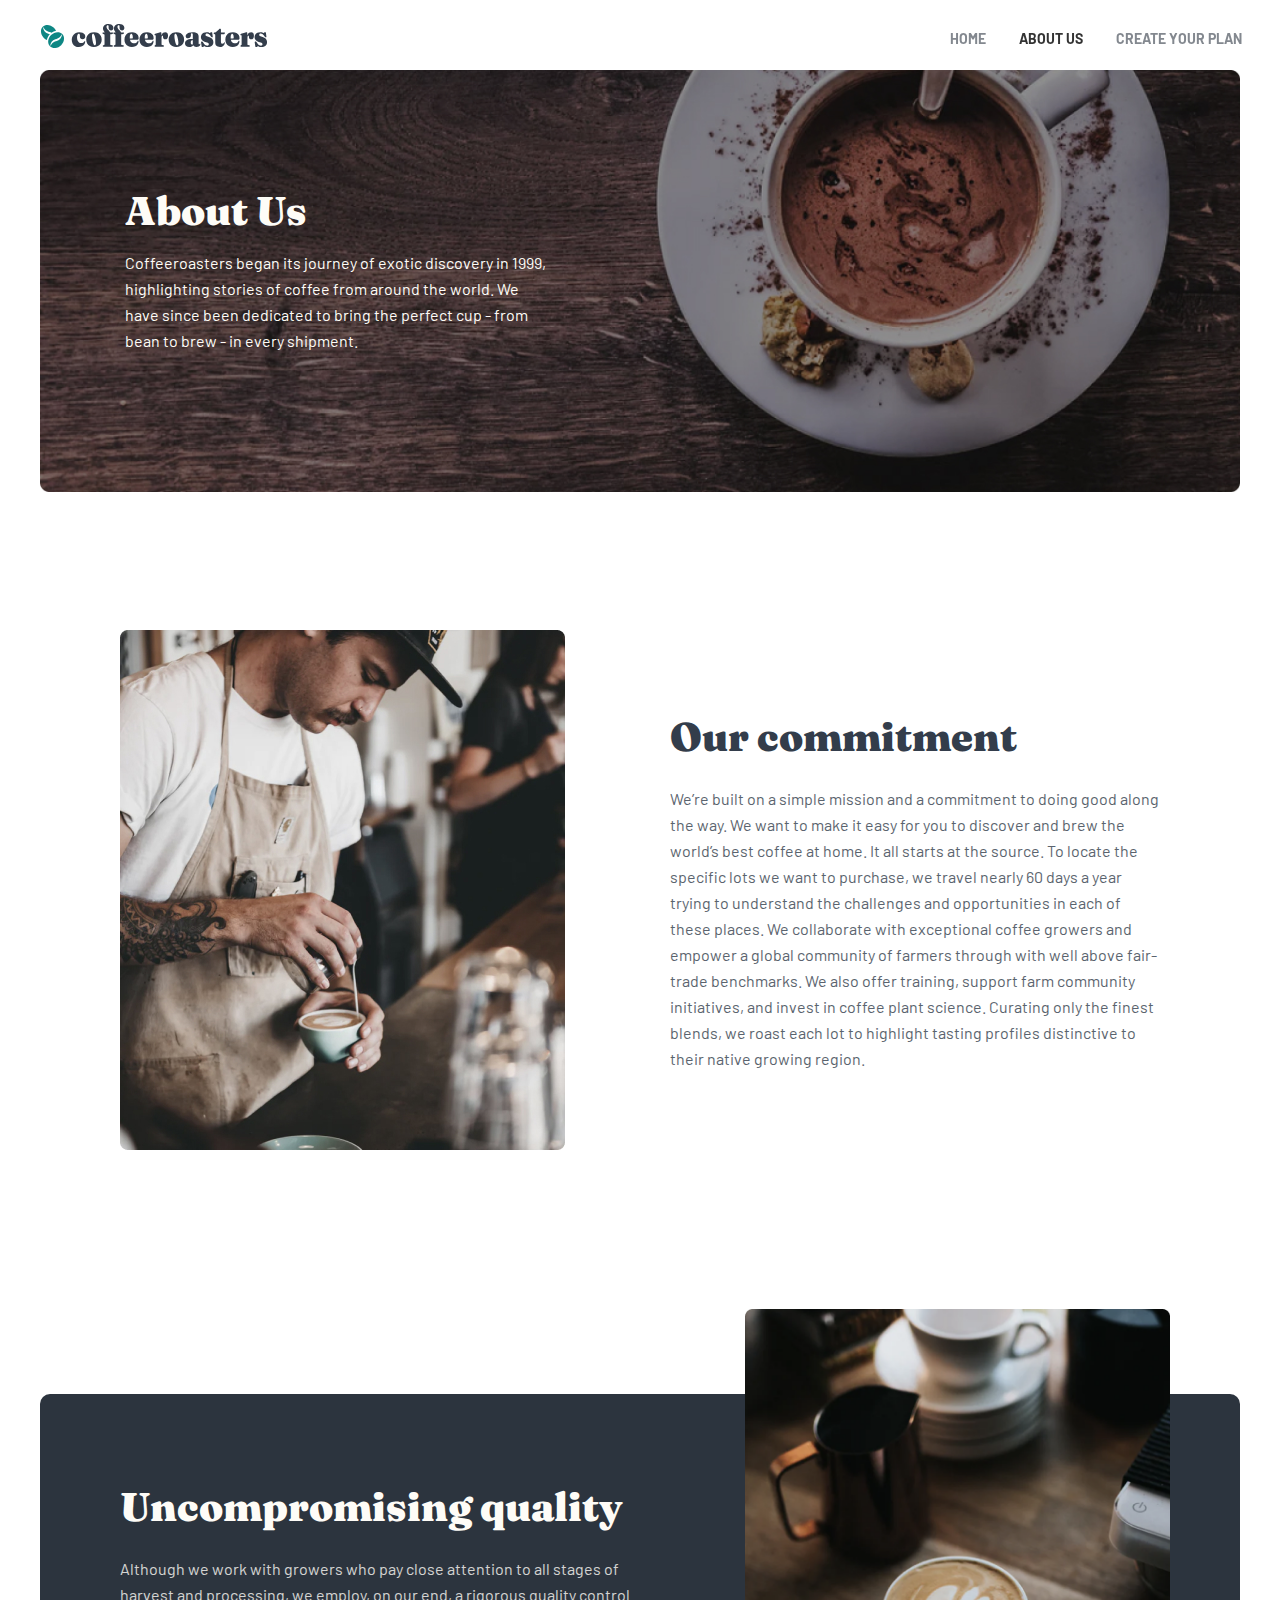
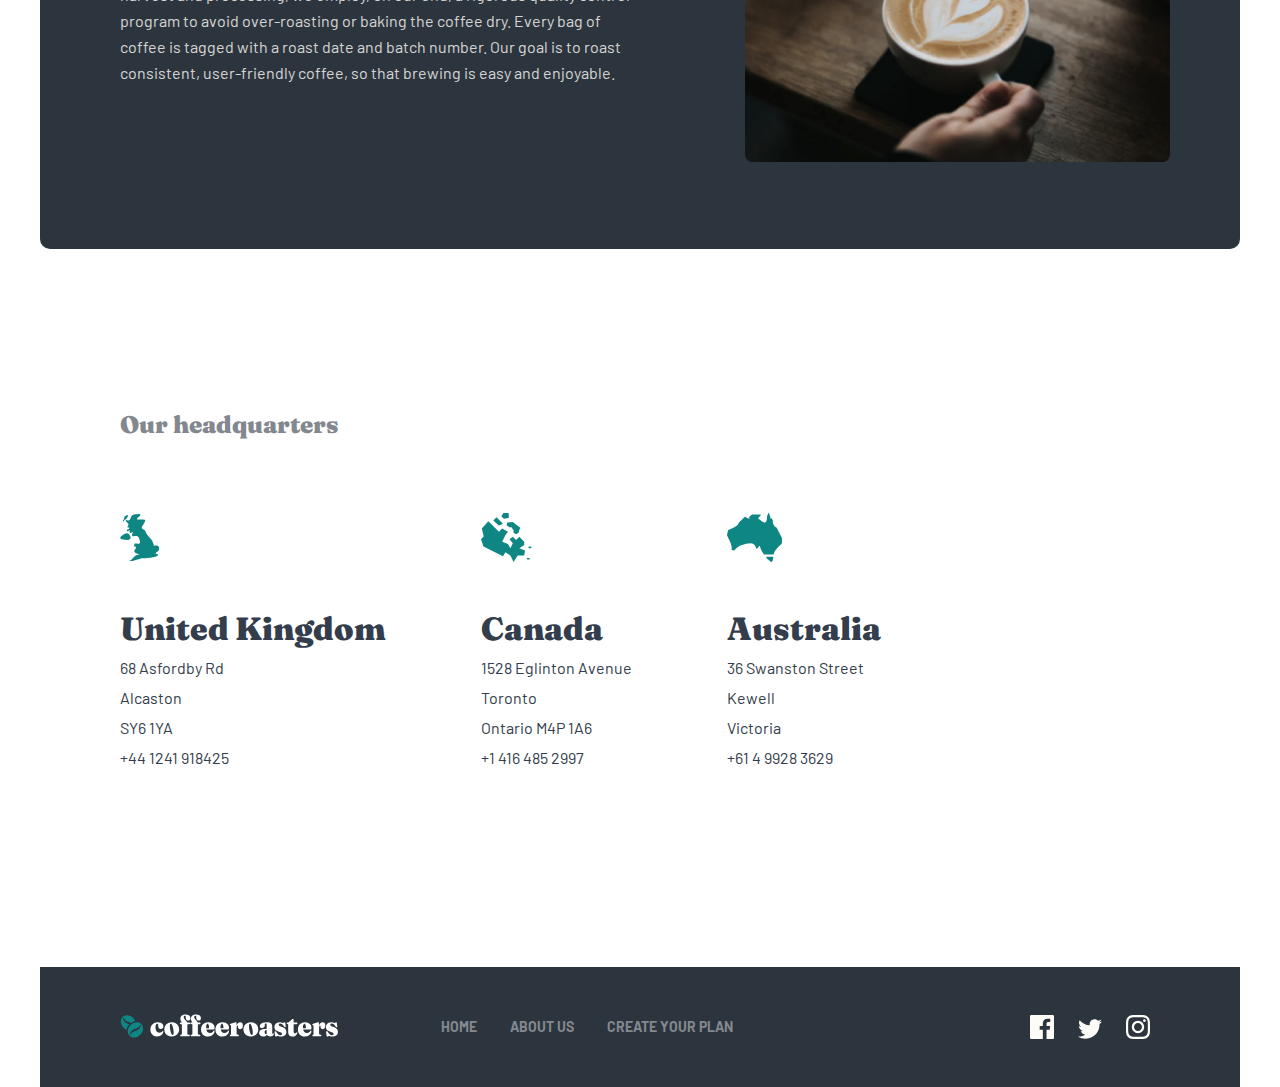
==== about-us.html @ 24603af2 "first commit" ====
<!DOCTYPE html>
<html lang="en">
  <head>
    <meta charset="UTF-8" />
    <meta http-equiv="X-UA-Compatible" content="IE=edge" />
    <meta name="viewport" content="width=device-width, initial-scale=1.0" />
    <title>About Us</title>
    <link rel="stylesheet" href="./css/about-us.css" />
    <link rel="preconnect" href="https://fonts.googleapis.com" />
    <link rel="preconnect" href="https://fonts.gstatic.com" crossorigin />
    <link
      href="https://fonts.googleapis.com/css2?family=Barlow:wght@300;400;500;700&family=Fraunces:opsz,wght@9..144,900&display=swap"
      rel="stylesheet"
    />
  </head>
  <body>
    <!-- Header -->
    <header class="header">
      <div class="container">
        <div class="roaster-header">
          <div class="logo">
            <h1 class="logo__heading">
              <a href="index.html" class="logo__link">
                <img
                  src="./images/logo.svg"
                  alt="Coffee roasters logo"
                  class="logo__img"
                  height="26px"
                />
              </a>
            </h1>
          </div>
          <nav class="nav">
            <ul class="nav__list">
              <li class="nav__item">
                <a href="index.html" class="nav__link"> HOME </a>
              </li>
              <li class="nav__item">
                <a href="about-us.html" class="nav__link_active"> ABOUT US </a>
              </li>
              <li class="nav__item">
                <a href="subscribe.html" class="nav__link">
                  CREATE YOUR PLAN
                </a>
              </li>
            </ul>
          </nav>
        </div>
      </div>
    </header>
    <!-- /Header -->

    <!-- Main -->

    <main class="main">
      <!-- About section -->
      <section class="about_section">
        <div class="container">
          <div class="about">
            <h2 class="about__title">About Us</h2>
            <p class="about__description">
              Coffeeroasters began its journey of exotic discovery in 1999,
              highlighting stories of coffee from around the world. We have
              since been dedicated to bring the perfect cup - from bean to brew
              - in every shipment.
            </p>
          </div>
        </div>
      </section>
      <!-- /About section -->

      <!-- commitment section -->
      <section class="commitment_section">
        <div class="container">
          <div class="commitment">
            <div class="commitment__thumb thumb-commitment">
              <img
                src="./images/commitment.jpg"
                alt="barmen"
                class="thumb-commitment__img"
                width="445px"
              />
            </div>
            <div class="commitment__info info-commitment">
              <h2 class="info-commitment__title">Our commitment</h2>
              <p class="info-commitment__description">
                We’re built on a simple mission and a commitment to doing good
                along the way. We want to make it easy for you to discover and
                brew the world’s best coffee at home. It all starts at the
                source. To locate the specific lots we want to purchase, we
                travel nearly 60 days a year trying to understand the challenges
                and opportunities in each of these places. We collaborate with
                exceptional coffee growers and empower a global community of
                farmers through with well above fair-trade benchmarks. We also
                offer training, support farm community initiatives, and invest
                in coffee plant science. Curating only the finest blends, we
                roast each lot to highlight tasting profiles distinctive to
                their native growing region.
              </p>
            </div>
          </div>
        </div>
      </section>
      <!-- /commitment section -->

      <!-- Quality section -->
      <section class="quality_section">
        <div class="container">
          <div class="quality">
            <div class="quality-text">
              <h2 class="quality-text__title">Uncompromising quality</h2>
              <p class="quality-text__description">
                Although we work with growers who pay close attention to all
                stages of harvest and processing, we employ, on our end, a
                rigorous quality control program to avoid over-roasting or
                baking the coffee dry. Every bag of coffee is tagged with a
                roast date and batch number. Our goal is to roast consistent,
                user-friendly coffee, so that brewing is easy and enjoyable.
              </p>
            </div>
            <div class="quality__thumb"></div>
          </div>
        </div>
      </section>
      <!-- /Quality section -->

      <!-- Headquarters section -->
      <section class="headquarters_section">
        <div class="container">
          <div class="headquarters">
            <div class="headquarters-title">
              <h2 class="headquarters__title">Our headquarters</h2>
            </div>
            <div class="headquarter-countries">
              <div class="headquarter-country">
                <div class="headquarter-country__pic pic-country">
                  <img
                    src="./images/united-kingdom.svg"
                    alt="united kingdom map"
                    height="49px"
                    class="pic-country__img"
                  />
                </div>
                <div class="headquarter-country__info info-country">
                  <h2 class="info-country__heading">United Kingdom</h2>
                  <ul class="info-country__address">
                    <li>68 Asfordby Rd</li>
                    <li>Alcaston</li>
                    <li>SY6 1YA</li>
                    <li>+44 1241 918425</li>
                  </ul>
                </div>
              </div>
              <div class="headquarter-country">
                <div class="headquarter-country__pic pic-country">
                  <img
                    src="./images/Canada.svg"
                    alt="Canada map"
                    height="49px"
                    class="pic-country__img"
                  />
                </div>
                <div class="headquarter-country__info info-country">
                  <h2 class="info-country__heading">Canada</h2>
                  <ul class="info-country__address">
                    <li>1528 Eglinton Avenue</li>
                    <li>Toronto</li>
                    <li>Ontario M4P 1A6</li>
                    <li>+1 416 485 2997</li>
                  </ul>
                </div>
              </div>
              <div class="headquarter-country">
                <div class="headquarter-country__pic pic-country">
                  <img
                    src="./images/australia.svg"
                    alt="australia map"
                    height="49px"
                    class="pic-country__img"
                  />
                </div>
                <div class="headquarter-country__info info-country">
                  <h2 class="info-country__heading">Australia</h2>
                  <ul class="info-country__address">
                    <li>36 Swanston Street</li>
                    <li>Kewell</li>
                    <li>Victoria</li>
                    <li>+61 4 9928 3629</li>
                  </ul>
                </div>
              </div>
            </div>
          </div>
        </div>
      </section>
      <!-- /Headquarters section -->
    </main>
    <!-- /Main -->

    <!-- Footer -->
    <footer class="footer">
      <div class="container">
        <div class="footer-block">
          <div class="footer-block__navigation">
            <h1 class="footer-logo">
              <a href="index.html" class="footer-logo__link">
                <img
                  src="./images/footer-logo.svg"
                  alt="coffe roasters logo"
                  class="footer-logo__img"
                  height="24px"
                />
              </a>
            </h1>
            <nav class="footer-nav">
              <ul class="footer-nav__list">
                <li class="footer-nav__item">
                  <a href="index.html" class="footer-nav__link"> HOME </a>
                </li>
                <li class="footer-nav__item">
                  <a href="about-us.html" class="footer-nav__link">
                    ABOUT US
                  </a>
                </li>
                <li class="footer-nav__item">
                  <a href="subscribe.html" class="footer-nav__link">
                    CREATE YOUR PLAN
                  </a>
                </li>
              </ul>
            </nav>
          </div>
          <div class="social-icons">
            <a href="#" class="social-icons__link">
              <img
                src="./images/facebook.svg"
                alt="facebook icon"
                width="24px"
                class="social-icons__img"
              />
            </a>
            <a href="#" class="social-icons__link">
              <img
                src="./images/twitter.svg"
                alt="facebook icon"
                width="24px"
                class="social-icons__img"
              />
            </a>
            <a href="#" class="social-icons__link">
              <img
                src="./images/instagram.svg"
                alt="facebook icon"
                width="24px"
                class="social-icons__img"
              />
            </a>
          </div>
        </div>
      </div>
    </footer>
    <!-- /Footer -->
  </body>
</html>
---- css/about-us.css ----
* {
  margin: 0;
  padding: 0;
  box-sizing: border-box;
}

.container {
  margin: 0 auto;
  max-width: 1200px;
}

.visually-hidden {
  position: absolute;
  width: 1px;
  height: 1px;
  margin: -1px;
  padding: 0;
  overflow: hidden;
  border: 0;
  clip: rect(0 0 0 0);
}

.roaster-header {
  display: flex;
  justify-content: space-between;
  align-items: center;
  z-index: 5;
  top: 0;
  gap: 682px;
  position: fixed;
  background-color: #fff;
  padding-top: 20px;
}
.roaster-header .nav__list {
  list-style-type: none;
  display: flex;
  gap: 33px;
}
.roaster-header .nav__list .nav__link {
  text-decoration: none;
  color: #83888F;
  font-family: "Barlow";
  font-weight: 700;
  font-size: 14px;
  line-height: 15px;
  transition: 0.5s ease;
}
.roaster-header .nav__list .nav__link_active {
  text-decoration: none;
  font-family: "Barlow";
  font-weight: 700;
  font-size: 14px;
  line-height: 15px;
  transition: 0.5s ease;
  color: #333;
}
.roaster-header .nav__list .nav__link:hover {
  color: #333;
}

.about {
  background-image: url(../images/aboutus_img.jpg);
  background-repeat: no-repeat;
  background-size: contain;
  width: 1200px;
  height: 560px;
  margin-top: 70px;
  padding: 117px 85px 0;
  padding-right: 690px;
}
.about__title {
  font-family: "Fraunces", serif;
  font-style: normal;
  font-weight: 900;
  font-size: 40px;
  line-height: 48px;
  color: #FEFCF7;
}
.about__description {
  margin-top: 15px;
  font-family: "Barlow";
  font-style: normal;
  font-weight: 400;
  font-size: 16px;
  line-height: 26px;
  color: #FEFCF7;
}

.commitment {
  display: flex;
  align-items: center;
  gap: 105px;
  padding: 0 80px;
}
.commitment .info-commitment__title {
  font-family: "Fraunces", serif;
  font-weight: 900;
  font-size: 40px;
  line-height: 48px;
  color: #333D4B;
}
.commitment .info-commitment__description {
  font-family: "Barlow";
  margin-top: 25px;
  font-style: normal;
  font-weight: 400;
  font-size: 16px;
  line-height: 26px;
  color: #333D4B;
  opacity: 0.8;
}

.quality {
  width: 1200px;
  height: 455px;
  background-color: #2C343E;
  border-radius: 10px;
  margin-top: 240px;
  padding: 88px 600px 0 80px;
  display: flex;
  position: relative;
}
.quality .quality-text__title {
  font-family: "Fraunces", serif;
  font-style: normal;
  font-weight: 900;
  font-size: 40px;
  color: #FEFCF7;
}
.quality .quality-text__description {
  font-family: "Barlow";
  font-style: normal;
  font-weight: 400;
  font-size: 16px;
  margin-top: 25px;
  line-height: 26px;
  color: #FEFCF7;
  opacity: 0.8;
}
.quality .quality__thumb {
  background-image: url(../images/quality-img.png);
  width: 425px;
  height: 464px;
  background-repeat: no-repeat;
  background-size: contain;
  position: absolute;
  top: -85px;
  left: 705px;
}

.headquarters {
  margin-top: 160px;
  padding-left: 80px;
}
.headquarters__title {
  font-family: "Fraunces", serif;
  font-style: normal;
  font-weight: 900;
  font-size: 24px;
  line-height: 32px;
  color: #83888F;
  margin-bottom: 72px;
}
.headquarters .headquarter-countries {
  display: flex;
  gap: 95px;
  align-items: flex-end;
}
.headquarters .headquarter-countries .info-country__heading {
  font-family: "Fraunces", serif;
  font-style: normal;
  font-weight: 900;
  font-size: 32px;
  line-height: 36px;
  color: #333D4B;
  margin-top: 45px;
}
.headquarters .headquarter-countries .info-country__address {
  list-style: none;
}
.headquarters .headquarter-countries .info-country__address li {
  font-family: "Barlow";
  font-style: normal;
  font-weight: 400;
  font-size: 16px;
  line-height: 18px;
  color: #333D4B;
  margin-top: 12px;
}

.footer-block {
  background-color: #2C343E;
  width: 100%;
  padding: 0 80px;
  height: 120px;
  display: flex;
  align-items: center;
  justify-content: space-between;
  margin-top: 200px;
}
.footer-block .footer-block__navigation {
  height: 120px;
  display: flex;
  align-items: center;
  gap: 103px;
}
.footer-block .footer-block__navigation .footer-nav__list {
  list-style-type: none;
  display: flex;
  gap: 33px;
}
.footer-block .footer-block__navigation .footer-nav__list .footer-nav__link {
  text-decoration: none;
  color: #83888F;
  font-family: "Barlow";
  font-weight: 700;
  font-size: 14px;
  line-height: 15px;
  transition: 0.5s ease;
}
.footer-block .footer-block__navigation .footer-nav__list .footer-nav__link:hover {
  color: #FEFCF7;
}
.footer-block .social-icons__link {
  display: inline-flex;
  align-items: center;
  margin: 10px;
}/*# sourceMappingURL=about-us.css.map */
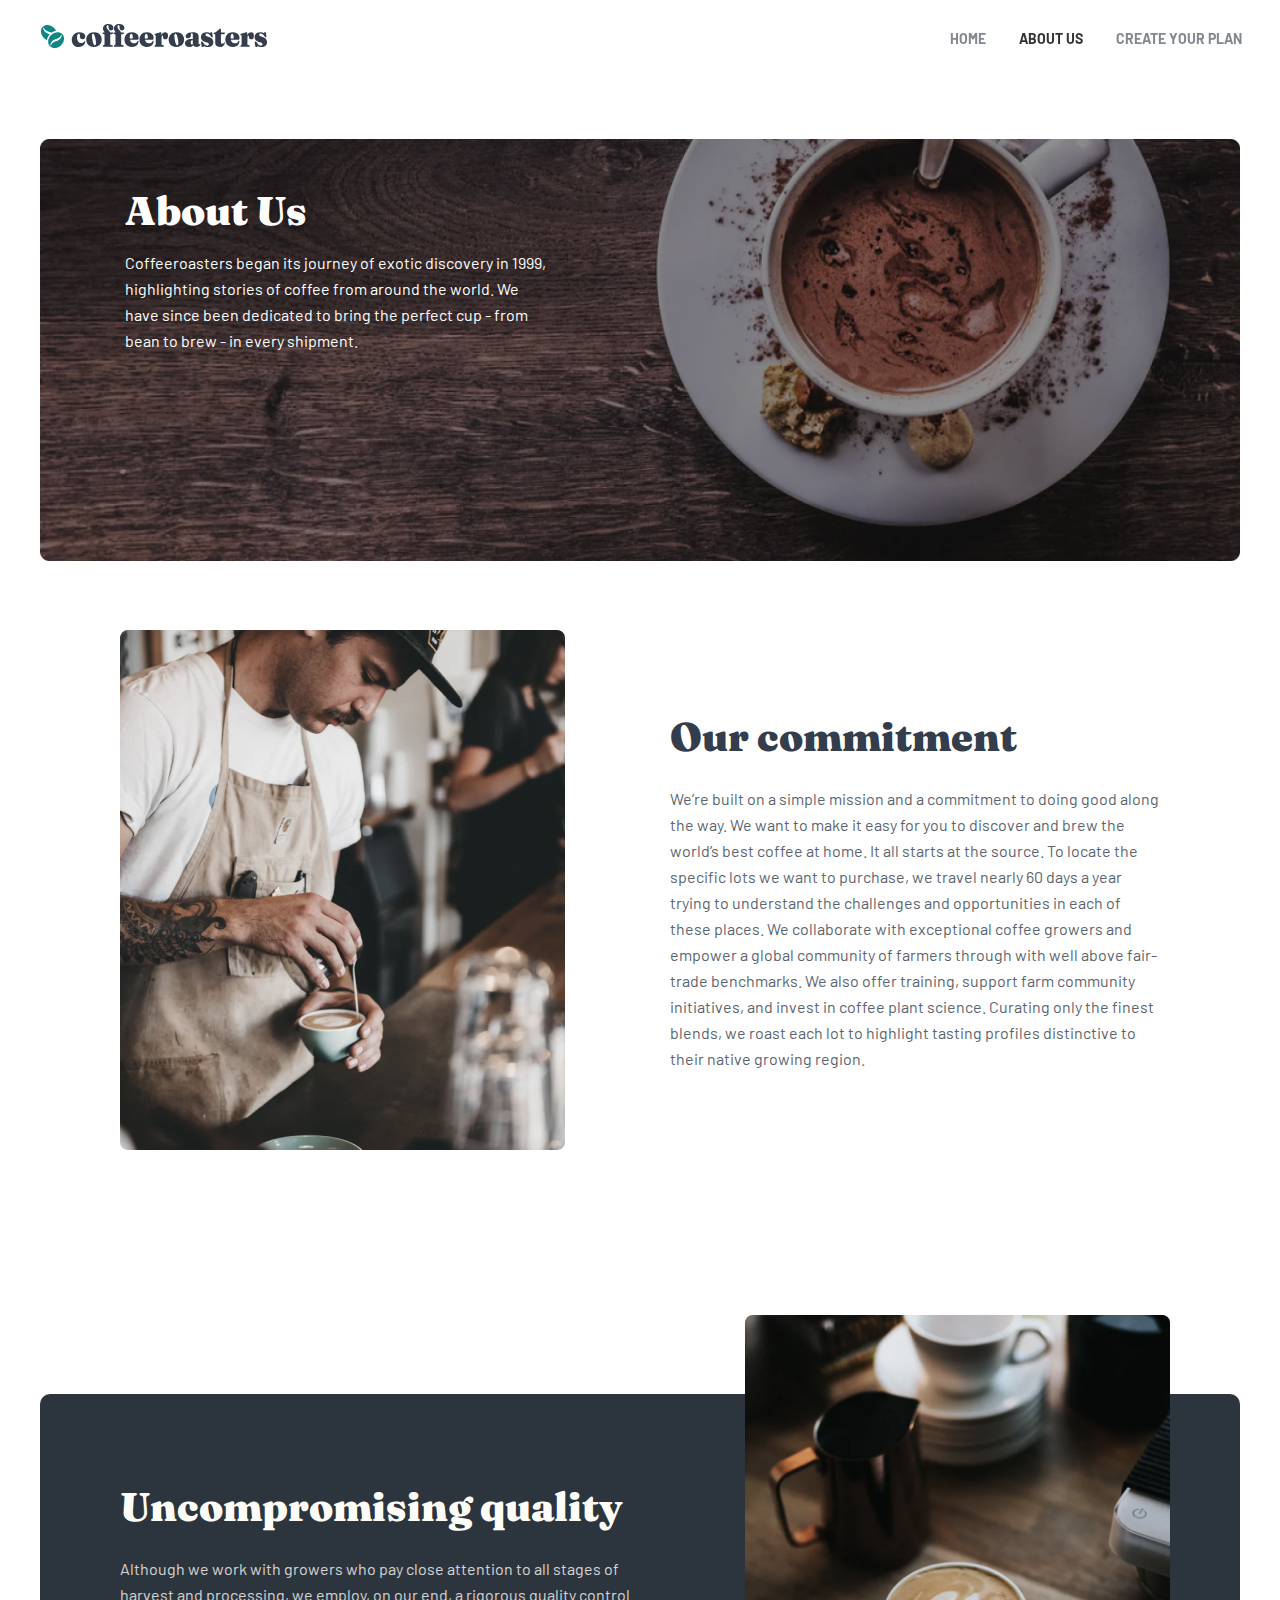
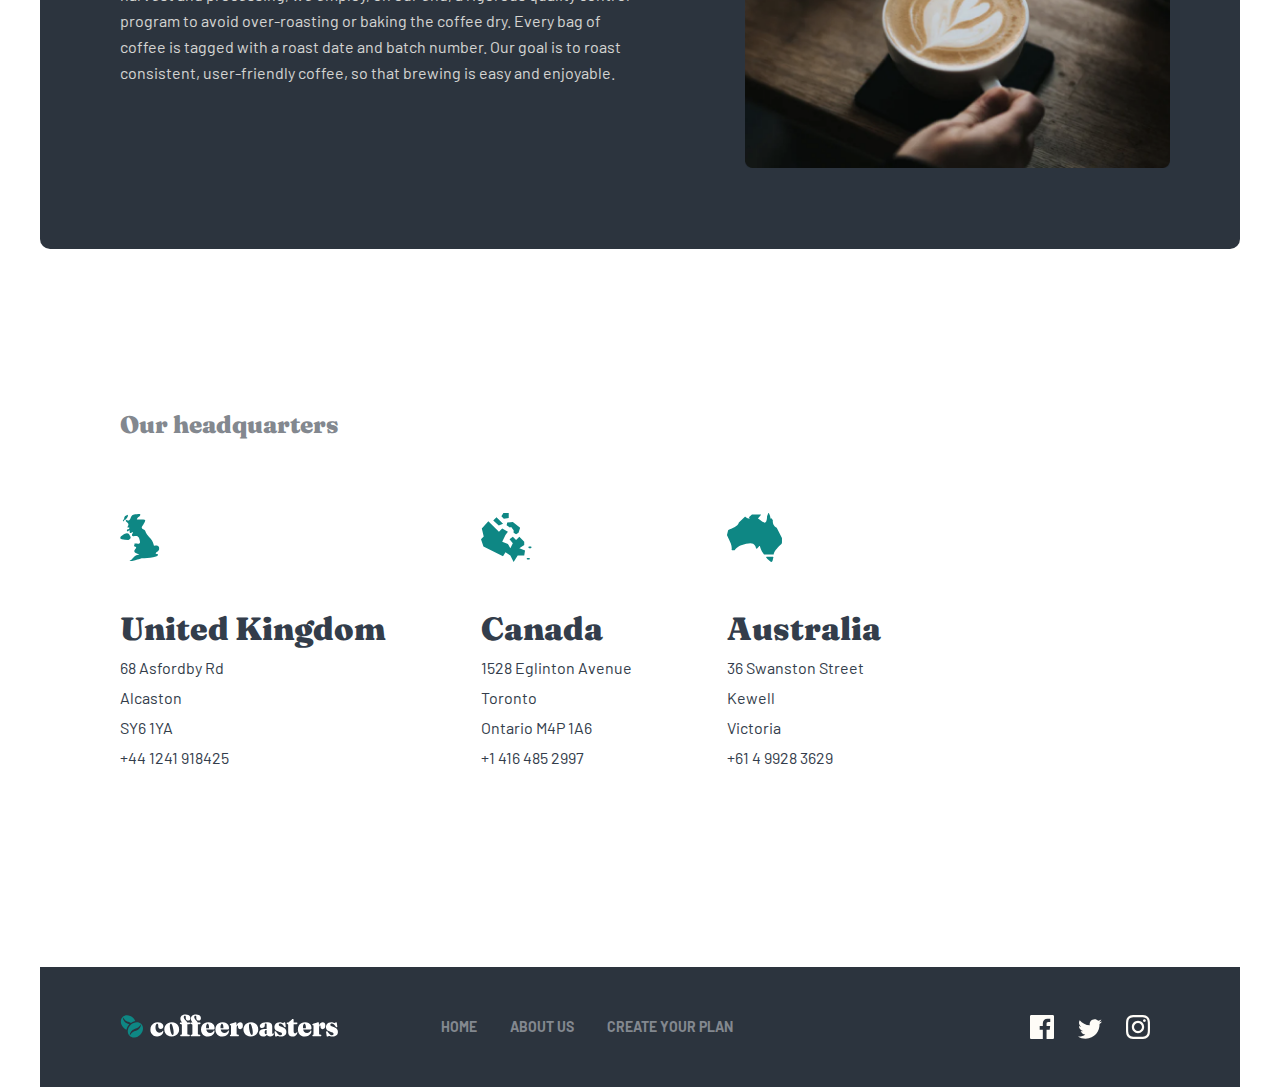
==== commit 1fc1263b: "Update" ====
--- a/about-us.html
+++ b/about-us.html
@@ -5,7 +5,7 @@
     <meta http-equiv="X-UA-Compatible" content="IE=edge" />
     <meta name="viewport" content="width=device-width, initial-scale=1.0" />
     <title>About Us</title>
-    <link rel="stylesheet" href="./css/about-us.css" />
+    <link rel="stylesheet" href="./css/main.css" />
     <link rel="preconnect" href="https://fonts.googleapis.com" />
     <link rel="preconnect" href="https://fonts.gstatic.com" crossorigin />
     <link
--- a/css/main.css
+++ b/css/main.css
@@ -0,0 +1,702 @@
+* {
+  margin: 0;
+  padding: 0;
+  box-sizing: border-box;
+}
+
+html {
+  scroll-behavior: smooth;
+}
+
+.container {
+  margin: 0 auto;
+  max-width: 1200px;
+}
+
+.visually-hidden {
+  position: absolute;
+  width: 1px;
+  height: 1px;
+  margin: -1px;
+  padding: 0;
+  overflow: hidden;
+  border: 0;
+  clip: rect(0 0 0 0);
+}
+
+.main-btn {
+  display: inline-block;
+  padding: 15px 30px;
+  background-color: #0E8784;
+  color: #fff;
+  text-decoration: none;
+  letter-spacing: 1px;
+  font-weight: 900;
+  font-size: 18px;
+  border-radius: 6px;
+  font-family: "Fraunces", serif;
+  margin-top: 56px;
+  border: none;
+  outline: none;
+  transition: 0.5s ease;
+}
+
+.main-btn:hover {
+  background-color: #0E8784;
+}
+
+.main-btn:focus {
+  background-color: #66D2CF;
+}
+
+.main-btn:active {
+  background-color: #66D2CF;
+}
+
+.roaster-header {
+  display: flex;
+  align-items: center;
+  z-index: 5;
+  top: 0;
+  gap: 682px;
+  position: fixed;
+  background-color: #fff;
+  padding-top: 20px;
+}
+.roaster-header .nav__list {
+  list-style-type: none;
+  display: flex;
+  gap: 33px;
+}
+.roaster-header .nav__list .nav__link {
+  text-decoration: none;
+  color: #83888F;
+  font-family: "Barlow";
+  font-weight: 700;
+  font-size: 14px;
+  line-height: 15px;
+  transition: 0.5s ease;
+}
+.roaster-header .nav__list .nav__link_active {
+  text-decoration: none;
+  font-family: "Barlow";
+  font-weight: 700;
+  font-size: 14px;
+  line-height: 15px;
+  transition: 0.5s ease;
+  color: #333;
+}
+.roaster-header .nav__list .nav__link:hover {
+  color: #333;
+}
+
+.bitmap {
+  margin-top: 100px;
+}
+.bitmap .bitmap__image {
+  background: url(../images/Bitmap_img.jpg) no-repeat center;
+  max-width: 1200px;
+  height: 564px;
+  background-size: contain;
+  padding: 117px 660px 0 86px;
+}
+.bitmap .bitmap__image .bitmap__title {
+  font-family: "Fraunces", serif;
+  color: #fff;
+  font-weight: 900;
+  font-size: 72px;
+  line-height: 72px;
+}
+.bitmap .bitmap__image .bitmap__description {
+  font-family: "Barlow";
+  color: #fff;
+  font-weight: 400;
+  font-size: 16px;
+  max-width: 410px;
+  margin-top: 30px;
+}
+
+.collection {
+  position: relative;
+  padding: 248px 85px 0;
+}
+.collection .collection-types {
+  display: flex;
+  position: relative;
+  z-index: 2;
+  justify-content: space-between;
+}
+.collection .collection-types .collection-types__pocket {
+  width: 253px;
+  cursor: pointer;
+}
+.collection .collection-types .collection-types__pocket .type-info__heading {
+  font-family: "Fraunces", serif;
+  font-weight: 900;
+  font-size: 24px;
+  text-align: center;
+  color: #333D4B;
+}
+.collection .collection-types .collection-types__pocket .type-info__description {
+  font-family: "Barlow";
+  font-weight: 400;
+  font-size: 16px;
+  text-align: center;
+  color: #333D4B;
+  line-height: 26px;
+  margin-top: 24px;
+}
+.collection .collection-heading__text {
+  position: absolute;
+  font-size: 170px;
+  opacity: 0.5;
+  text-align: center;
+  background: -webkit-linear-gradient(#333 0%, #eee 100%);
+  -webkit-background-clip: text;
+  -webkit-text-fill-color: transparent;
+  font-weight: 900;
+  font-family: "Fraunces", serif;
+  top: 130px;
+  left: 100px;
+}
+
+.choosing {
+  margin-top: 200px;
+}
+.choosing .choose-block {
+  width: 1200px;
+  height: 550px;
+  border-radius: 10px;
+  background-color: #2C343E;
+  position: relative;
+}
+.choosing .choose-block .choose-block__info {
+  padding: 100px 340px 0;
+}
+.choosing .choose-block .choose-block__info .info-block__heading {
+  font-family: "Fraunces", serif;
+  font-weight: 900;
+  font-size: 40px;
+  text-align: center;
+  color: #fff;
+}
+.choosing .choose-block .choose-block__info .info-block__description {
+  margin-top: 32px;
+  font-family: "Barlow";
+  font-weight: 400;
+  font-size: 16px;
+  line-height: 26px;
+  text-align: center;
+  color: #fff;
+  opacity: 0.8;
+}
+.choosing .choose-cards {
+  display: flex;
+  gap: 30px;
+  justify-content: center;
+  position: absolute;
+  top: 320px;
+  left: 60px;
+}
+.choosing .choose-cards .choose-card {
+  padding: 72px 48px 0;
+  width: 340px;
+  height: 370px;
+  background-color: #0E8784;
+  border-radius: 8px;
+  display: flex;
+  flex-direction: column;
+  align-items: center;
+  cursor: pointer;
+  transition: 0.3s ease;
+}
+.choosing .choose-cards .choose-card .info-card__title {
+  margin-top: 56px;
+  font-family: "Fraunces", serif;
+  font-weight: 900;
+  font-size: 24px;
+  text-align: center;
+  color: #fff;
+}
+.choosing .choose-cards .choose-card .info-card__description {
+  margin-top: 24px;
+  font-family: "Barlow";
+  font-weight: 400;
+  font-size: 16px;
+  line-height: 26px;
+  text-align: center;
+  color: #fff;
+}
+.choosing .choose-cards .choose-card:hover {
+  background-color: #0b5f5e;
+}
+
+.prepare {
+  margin-top: 430px;
+  padding: 0 85px;
+}
+.prepare .alone .alone__title {
+  font-family: "Fraunces", serif;
+  font-weight: 900;
+  font-size: 24px;
+  color: #83888F;
+}
+.prepare .decoration {
+  display: inline-flex;
+  align-items: center;
+  margin-top: 95px;
+}
+.prepare .decoration .decoration__ring {
+  display: inline-block;
+  width: 30px;
+  height: 30px;
+  border: 2px solid #0E8784;
+  border-radius: 50%;
+}
+.prepare .decoration .decoration__line {
+  display: inline-block;
+  width: 350px;
+  height: 2px;
+  background-color: #FDD6BA;
+}
+.prepare .prepare-methods {
+  display: flex;
+  justify-content: space-between;
+}
+.prepare .prepare-methods .method {
+  width: 285px;
+  margin-top: 65px;
+  cursor: pointer;
+}
+.prepare .prepare-methods .method .method__number {
+  font-family: "Fraunces", serif;
+  font-weight: 900;
+  font-size: 72px;
+  line-height: 72px;
+  color: #FDD6BA;
+}
+.prepare .prepare-methods .method .method__title {
+  font-family: "Fraunces", serif;
+  font-weight: 900;
+  padding-right: 70px;
+  font-size: 32px;
+  line-height: 36px;
+  color: #333D4B;
+  margin-top: 38px;
+}
+.prepare .prepare-methods .method .method__description {
+  font-family: "Barlow", sans-serif;
+  font-weight: 400;
+  font-size: 16px;
+  line-height: 26px;
+  color: #333D4B;
+  margin-top: 38px;
+}
+
+.footer-block {
+  background-color: #2C343E;
+  width: 100%;
+  padding: 0 80px;
+  height: 120px;
+  display: flex;
+  align-items: center;
+  justify-content: space-between;
+  margin-top: 200px;
+}
+.footer-block .footer-block__navigation {
+  height: 120px;
+  display: flex;
+  align-items: center;
+  gap: 103px;
+}
+.footer-block .footer-block__navigation .footer-nav__list {
+  list-style-type: none;
+  display: flex;
+  gap: 33px;
+}
+.footer-block .footer-block__navigation .footer-nav__list .footer-nav__link {
+  text-decoration: none;
+  color: #83888F;
+  font-family: "Barlow";
+  font-weight: 700;
+  font-size: 14px;
+  line-height: 15px;
+  transition: 0.5s ease;
+}
+.footer-block .footer-block__navigation .footer-nav__list .footer-nav__link:hover {
+  color: #FFF;
+}
+.footer-block .social-icons__link {
+  display: inline-flex;
+  align-items: center;
+  margin: 10px;
+}
+
+.about {
+  background: url(../images/aboutus_img.jpg) no-repeat center;
+  background-size: contain;
+  max-width: 1200px;
+  height: 560px;
+  margin-top: 70px;
+  padding: 117px 690px 0 85px;
+}
+.about__title {
+  font-family: "Fraunces", serif;
+  font-weight: 900;
+  font-size: 40px;
+  line-height: 48px;
+  color: #FFF;
+}
+.about__description {
+  margin-top: 15px;
+  font-family: "Barlow";
+  font-weight: 400;
+  font-size: 16px;
+  line-height: 26px;
+  color: #FFF;
+}
+
+.commitment {
+  display: flex;
+  align-items: center;
+  gap: 105px;
+  padding: 0 80px;
+}
+.commitment .info-commitment__title {
+  font-family: "Fraunces", serif;
+  font-weight: 900;
+  font-size: 40px;
+  line-height: 48px;
+  color: #333D4B;
+}
+.commitment .info-commitment__description {
+  font-family: "Barlow";
+  margin-top: 25px;
+  font-weight: 400;
+  font-size: 16px;
+  line-height: 26px;
+  color: #333D4B;
+  opacity: 0.8;
+}
+
+.quality {
+  width: 1200px;
+  height: 455px;
+  background-color: #2C343E;
+  border-radius: 10px;
+  margin-top: 240px;
+  padding: 88px 600px 0 80px;
+  display: flex;
+  position: relative;
+}
+.quality .quality-text__title {
+  font-family: "Fraunces", serif;
+  font-weight: 900;
+  font-size: 40px;
+  color: #FEFCF7;
+}
+.quality .quality-text__description {
+  font-family: "Barlow";
+  font-weight: 400;
+  font-size: 16px;
+  margin-top: 25px;
+  line-height: 26px;
+  color: #FEFCF7;
+  opacity: 0.8;
+}
+.quality .quality__thumb {
+  background: url(../images/quality-img.png) no-repeat center;
+  width: 425px;
+  height: 464px;
+  background-size: contain;
+  position: absolute;
+  top: -85px;
+  left: 705px;
+}
+
+.headquarters {
+  margin-top: 160px;
+  padding-left: 80px;
+}
+.headquarters__title {
+  font-family: "Fraunces", serif;
+  font-weight: 900;
+  font-size: 24px;
+  line-height: 32px;
+  color: #83888F;
+  margin-bottom: 72px;
+}
+.headquarters .headquarter-countries {
+  display: flex;
+  gap: 95px;
+  align-items: flex-end;
+}
+.headquarters .headquarter-countries .info-country__heading {
+  font-family: "Fraunces", serif;
+  font-weight: 900;
+  font-size: 32px;
+  line-height: 36px;
+  color: #333D4B;
+  margin-top: 45px;
+}
+.headquarters .headquarter-countries .info-country__address {
+  list-style: none;
+}
+.headquarters .headquarter-countries .info-country__address li {
+  font-family: "Barlow";
+  font-weight: 400;
+  font-size: 16px;
+  line-height: 18px;
+  color: #333D4B;
+  margin-top: 12px;
+}
+
+.create-plan {
+  margin-top: 75px;
+  background: url(../images/create-plan.jpg) no-repeat center;
+  background-size: contain;
+  max-width: 1200px;
+  height: 425px;
+  padding: 134px 0 0 85px;
+}
+.create-plan .create-plan__pic .create-plan__title {
+  font-family: "Fraunces", serif;
+  color: #FFF;
+  font-weight: 900;
+  font-size: 66px;
+}
+.create-plan .create-plan__pic .create-plan__description {
+  font-family: "Barlow";
+  font-weight: 400;
+  font-size: 16px;
+  line-height: 26px;
+  color: #FFF;
+  margin-top: 30px;
+  padding-right: 680px;
+}
+
+.prepare-block {
+  margin-top: 170px;
+  width: 1200px;
+  height: 640px;
+  background: #2C343E;
+  border-radius: 10px;
+  padding: 90px 85px 0;
+}
+.prepare-block .decoration {
+  display: flex;
+  gap: 345px;
+  position: relative;
+}
+.prepare-block .decoration .decoration__ring {
+  display: inline-block;
+  width: 30px;
+  height: 30px;
+  border: 2px solid #0E8784;
+  border-radius: 50%;
+  z-index: 2;
+}
+.prepare-block .decoration .decoration__line {
+  position: absolute;
+  top: 15px;
+  left: 15px;
+  z-index: 1;
+  display: inline-block;
+  width: 750px;
+  height: 2px;
+  background-color: #FDD6BA;
+}
+.prepare-block .prepare__info .prepare-methods {
+  display: flex;
+  justify-content: space-between;
+}
+.prepare-block .prepare__info .prepare-methods .method {
+  width: 265px;
+  margin-top: 65px;
+  cursor: pointer;
+}
+.prepare-block .prepare__info .prepare-methods .method .method__number {
+  font-family: "Fraunces", serif;
+  font-weight: 900;
+  font-size: 72px;
+  line-height: 72px;
+  color: #FDD6BA;
+}
+.prepare-block .prepare__info .prepare-methods .method .method__title {
+  font-family: "Fraunces", serif;
+  font-weight: 900;
+  padding-right: 90px;
+  font-size: 26px;
+  line-height: 36px;
+  color: #FFF;
+  margin-top: 38px;
+}
+.prepare-block .prepare__info .prepare-methods .method .method__description {
+  font-family: "Barlow", sans-serif;
+  font-weight: 400;
+  font-size: 15px;
+  line-height: 26px;
+  color: #FFF;
+  margin-top: 38px;
+}
+
+.choose {
+  display: flex;
+  gap: 110px;
+  padding: 0 85px;
+  margin-top: 160px;
+}
+.choose .parts {
+  display: inline-flex;
+  flex-direction: column;
+}
+.choose .parts .parts__btn {
+  text-decoration: none;
+  padding: 24px 10px 24px 0;
+  display: inline-flex;
+  gap: 10px;
+  border-bottom: 2px solid #83888F;
+}
+.choose .parts .parts__btn .parts__number, .choose .parts .parts__btn .parts__text {
+  font-family: "Fraunces", serif;
+  font-weight: 900;
+  font-size: 20px;
+  line-height: 32px;
+  color: #333D4B;
+  opacity: 0.2;
+  transition: 0.3s ease;
+}
+.choose .parts .parts__btn .parts__text {
+  opacity: 0.3;
+}
+.choose .parts .parts__btn:nth-child(5) {
+  border: none;
+}
+.choose .parts .parts__btn:hover .parts__number {
+  opacity: 0.5;
+}
+.choose .parts .parts__btn:hover .parts__text {
+  opacity: 0.7;
+}
+.choose .parts .parts__btn:focus .parts__number {
+  opacity: 0.7;
+}
+.choose .parts .parts__btn:focus .parts__text {
+  opacity: 1;
+}
+.choose .prescriptions .prescription {
+  width: 730px;
+  padding-top: 70px;
+}
+.choose .prescriptions .prescription .prescription-title {
+  display: flex;
+  align-items: center;
+  justify-content: space-between;
+  margin-bottom: 45px;
+  transition: 0.5s;
+}
+.choose .prescriptions .prescription .prescription-title .prescription__title {
+  font-family: "Fraunces", serif;
+  font-weight: 900;
+  font-size: 25px;
+  color: #83888F;
+}
+.choose .prescriptions .prescription .prescription-title .prescription__img {
+  background: url(../images/arrow.svg) no-repeat;
+  background-size: contain;
+  width: 20px;
+  height: 20px;
+}
+.choose .prescriptions .prescription .prescription__cards {
+  display: flex;
+  justify-content: space-between;
+  margin-bottom: 38px;
+}
+.choose .prescriptions .prescription .prescription__cards .prescription__card .card-prescription__info {
+  display: inline-flex;
+  flex-direction: column;
+  width: 228px;
+  height: 260px;
+  padding: 32px 30px 0 30px;
+  background-color: #F4F1EB;
+  border-radius: 8px;
+  cursor: pointer;
+  transition: 0.5s ease;
+}
+.choose .prescriptions .prescription .prescription__cards .prescription__card .card-prescription__info :first-child {
+  font-family: "Fraunces", serif;
+  font-weight: 900;
+  font-size: 24px;
+  color: #333D4B;
+}
+.choose .prescriptions .prescription .prescription__cards .prescription__card .card-prescription__info :last-child {
+  margin-top: 24px;
+  font-family: "Barlow";
+  font-weight: 400;
+  font-size: 16px;
+  line-height: 26px;
+  color: #333D4B;
+}
+.choose .prescriptions .prescription .prescription__cards .prescription__card .card-prescription__variant[type=radio]:checked + .card-prescription__info {
+  background-color: #0E8784;
+}
+.choose .prescriptions .prescription .prescription__cards .prescription__card .card-prescription__variant[type=radio]:checked + .card-prescription__info span {
+  color: #fff;
+}
+.choose .prescriptions .prescription .prescription__cards .prescription__card .card-prescription__info:hover {
+  background-color: #FDD6BA;
+  border-radius: 8px;
+}
+.choose .prescriptions .total {
+  width: 730px;
+  height: 208px;
+  background-color: #2C343E;
+  border-radius: 10px;
+  display: inline-flex;
+  flex-direction: column;
+  padding: 35px 75px 20px;
+  gap: 8px;
+}
+.choose .prescriptions .total span:first-child {
+  font-family: "Barlow";
+  font-weight: 400;
+  font-size: 14px;
+  line-height: 26px;
+  color: #FFF;
+  opacity: 0.5;
+}
+.choose .prescriptions .total span:last-child {
+  font-family: "Fraunces", serif;
+  font-weight: 900;
+  font-size: 24px;
+  line-height: 40px;
+  color: #FFF;
+}
+.choose .prescriptions .total span:last-child a {
+  text-decoration: none;
+  color: #0E8784;
+}
+.choose .prescriptions .button-prescription__btn {
+  padding: 15px 35px;
+  background-color: #0E8784;
+  border-radius: 6px;
+  font-size: 14px;
+  letter-spacing: 1px;
+  font-family: "Fraunces", serif;
+  font-weight: 900;
+  display: inline-block;
+  text-decoration: none;
+  color: #fff;
+  margin: 40px 0 0 533px;
+  cursor: pointer;
+  border: none;
+}
+.choose .prescriptions .button-prescription__btn:hover {
+  background-color: #0E8784;
+}
+.choose .prescriptions .button-prescription__btn:active {
+  background-color: #66D2CF;
+}
+.choose .prescriptions .button-prescription__btn:focus {
+  background-color: #66D2CF;
+}/*# sourceMappingURL=main.css.map */